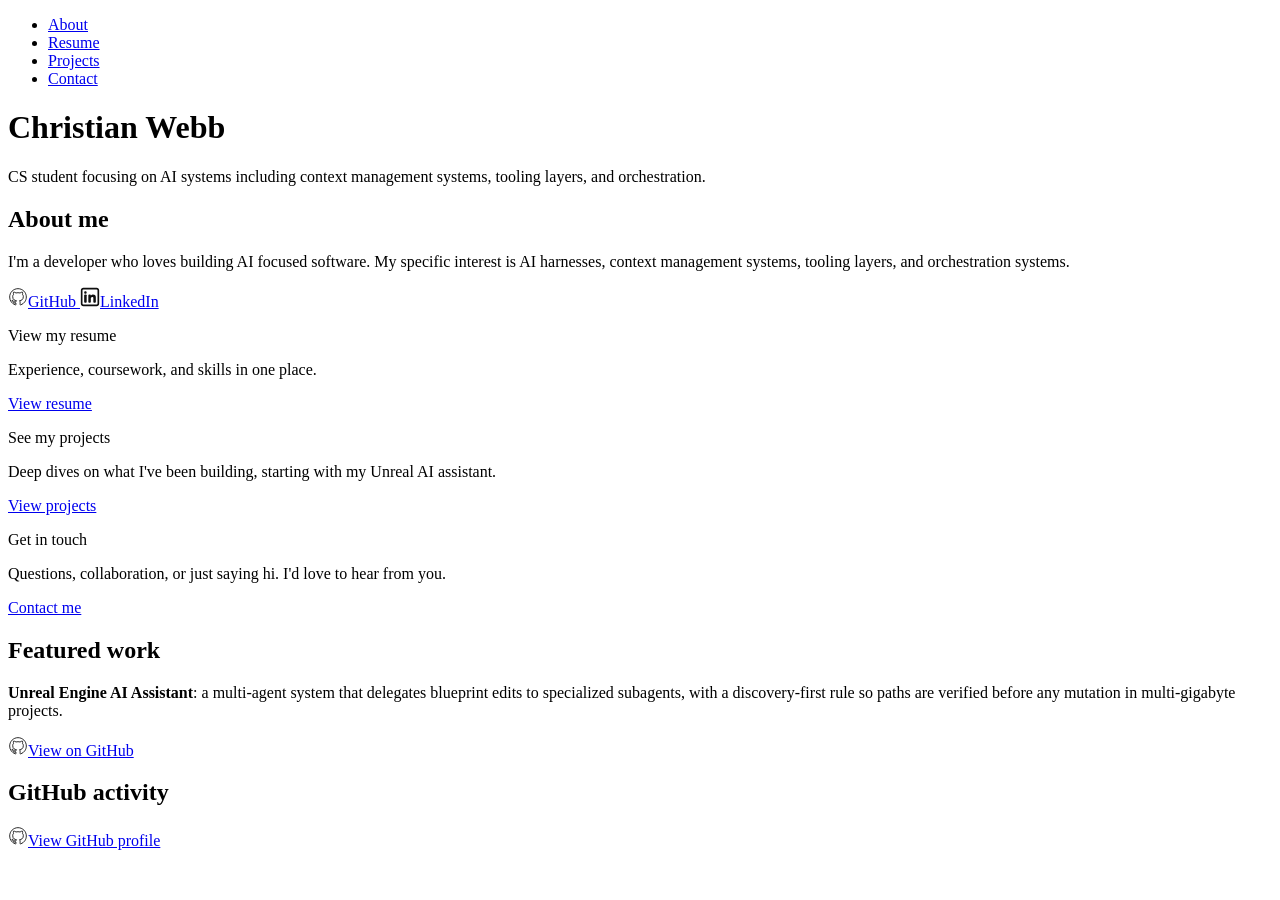
==== src/pages/index.html @ 875fee18 "added assets and html structure" ====
<!DOCTYPE html>
<html lang="en">
<head>
  <meta charset="UTF-8">
  <meta name="viewport" content="width=device-width, initial-scale=1">
  <title>Christian Webb</title>
  <link rel="stylesheet" href="../css/styles.css">
  <link rel="stylesheet" href="../css/page-header.css">
  <link rel="stylesheet" href="../css/about.css">
</head>
<body data-page="about">
  <site-nav>
    <nav><ul>
      <li><a href="index.html" aria-current="page">About</a></li>
      <li><a href="resume.html">Resume</a></li>
      <li><a href="projects.html">Projects</a></li>
      <li><a href="contact.html">Contact</a></li>
    </ul></nav>
  </site-nav>
  <main class="about-main">
    <page-header>
      <h1>Christian Webb</h1>
      <p class="page-header__tagline">CS student focusing on AI systems including context management systems, tooling layers, and orchestration.</p>
    </page-header>

    <section class="content-card">
      <h2>About me</h2>
      <p>I'm a developer who loves building AI focused software. My specific interest is AI harnesses, context management systems, tooling layers, and orchestration systems.</p>
      <p class="social-links">
        <a class="icon-link" href="https://github.com/ChristianWebb0209" target="_blank" rel="noopener noreferrer">
          <img src="../assets/icons/github-icon.svg" alt="" width="20" height="20">GitHub
        </a>
        <a class="icon-link" href="https://www.linkedin.com/in/christian-webb-76530928a/" target="_blank" rel="noopener noreferrer">
          <img src="../assets/icons/linkedin-icon.svg" alt="" width="20" height="20">LinkedIn
        </a>
      </p>
    </section>

    <section class="content-card promo-card">
      <p class="promo-heading">View my resume</p>
      <p>Experience, coursework, and skills in one place.</p>
      <p><a class="btn" href="resume.html">View resume</a></p>
    </section>

    <section class="content-card promo-card">
      <p class="promo-heading">See my projects</p>
      <p>Deep dives on what I've been building, starting with my Unreal AI assistant.</p>
      <p><a class="btn" href="projects.html">View projects</a></p>
    </section>

    <section class="content-card promo-card">
      <p class="promo-heading">Get in touch</p>
      <p>Questions, collaboration, or just saying hi. I'd love to hear from you.</p>
      <p><a class="btn" href="contact.html">Contact me</a></p>
    </section>

    <section class="content-card">
      <h2>Featured work</h2>
      <p><strong>Unreal Engine AI Assistant</strong>: a multi-agent system that delegates blueprint edits to specialized subagents, with a discovery-first rule so paths are verified before any mutation in multi-gigabyte projects.</p>
      <p><a class="icon-link" href="https://github.com/ChristianWebb0209/unreal-engine-ai-assistant">
        <img src="../assets/icons/github-icon.svg" alt="" width="20" height="20">View on GitHub
      </a></p>
    </section>

    <section class="content-card">
      <h2>GitHub activity</h2>
      <github-widget data-user="ChristianWebb0209">
        <p><a class="icon-link" href="https://github.com/ChristianWebb0209">
          <img src="../assets/icons/github-icon.svg" alt="" width="20" height="20">View GitHub profile
        </a></p>
      </github-widget>
    </section>
  </main>
  <site-footer></site-footer>
  <script type="module" src="../js/site-footer.js"></script>
</body>
</html>
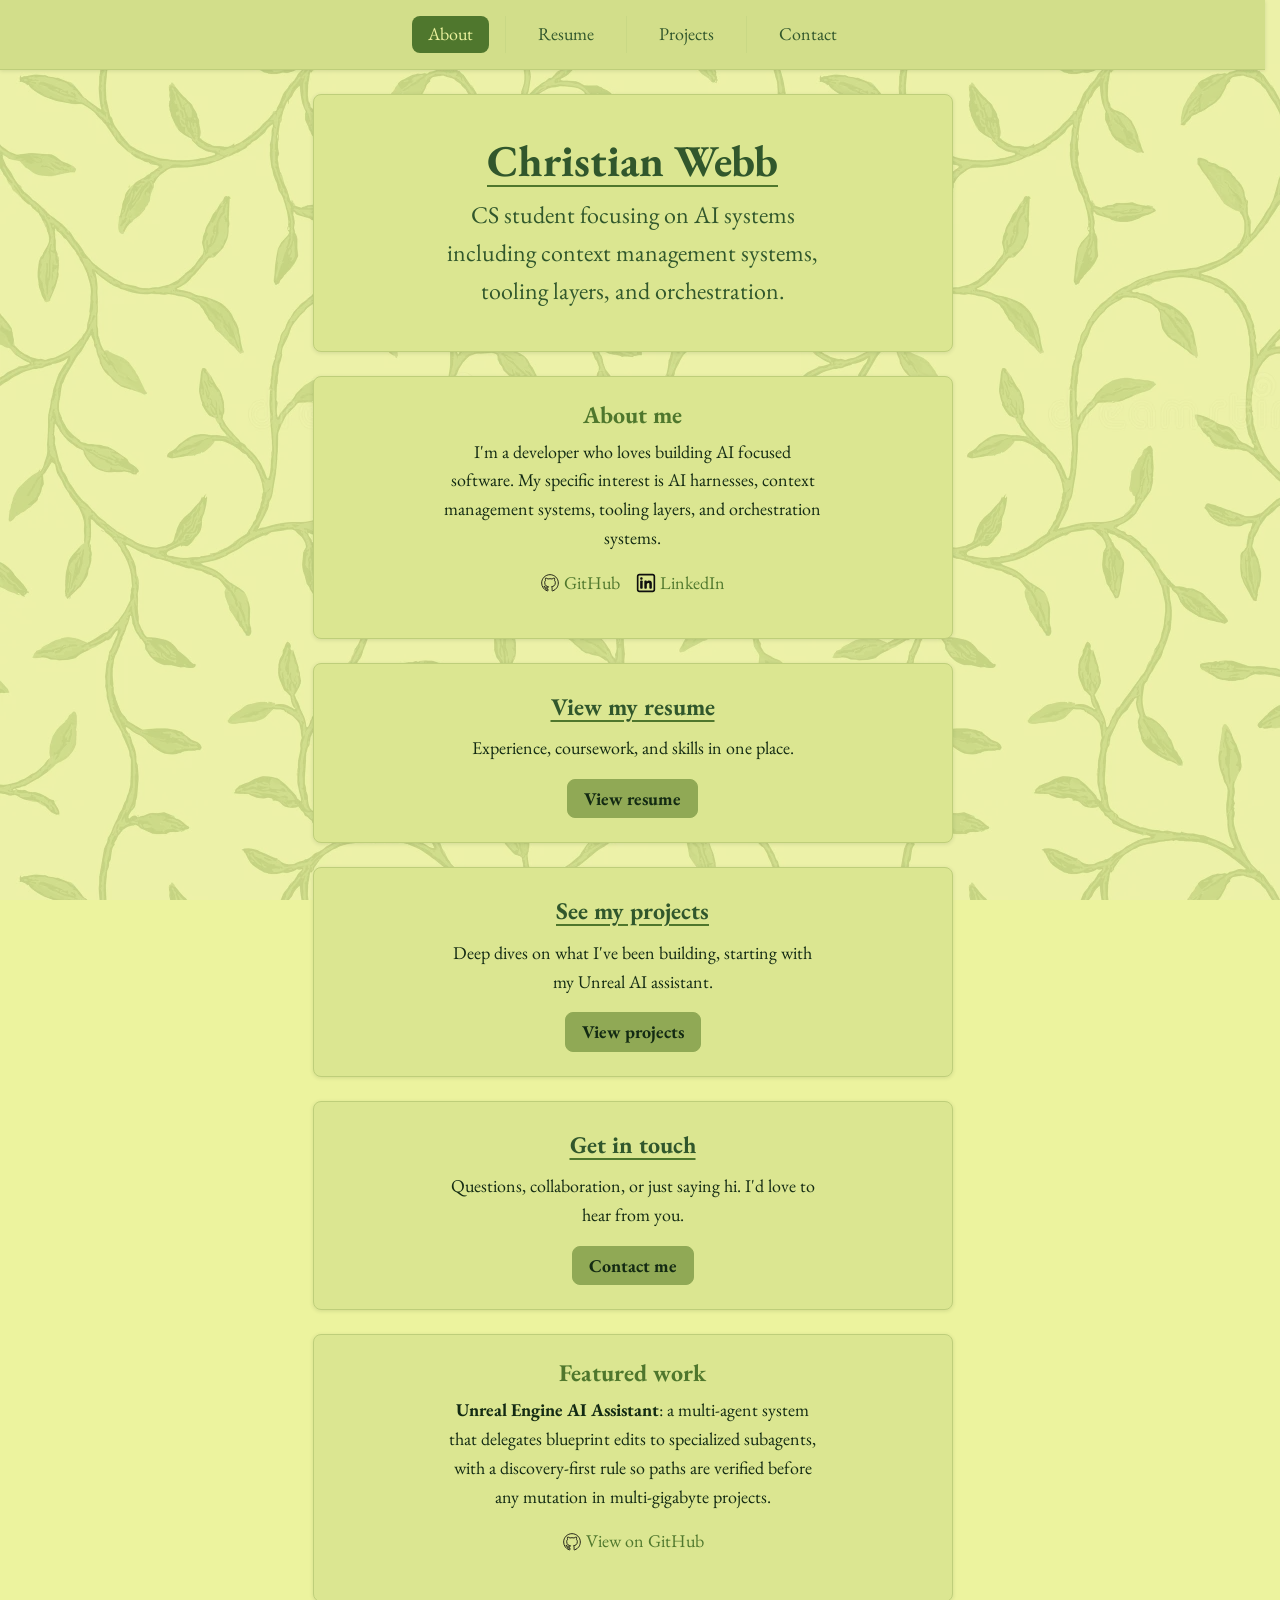
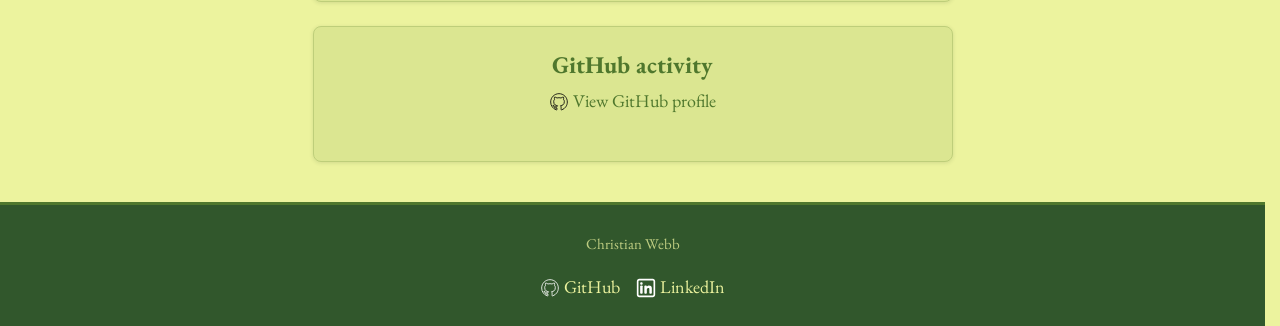
==== commit 198c119b: "feat: add noscript fallbacks to pages" ====
--- a/src/pages/index.html
+++ b/src/pages/index.html
@@ -71,7 +71,22 @@
       </github-widget>
     </section>
   </main>
-  <site-footer></site-footer>
+  <site-footer>
+    <footer>
+      <p><small>Christian Webb</small></p>
+      <p class="footer-links">
+        <a class="icon-link" href="https://github.com/ChristianWebb0209" target="_blank" rel="noopener noreferrer">
+          <img src="../assets/icons/github-icon.svg" alt="" width="20" height="20">GitHub
+        </a>
+        <a class="icon-link" href="https://www.linkedin.com/in/christian-webb-76530928a/" target="_blank" rel="noopener noreferrer">
+          <img src="../assets/icons/linkedin-icon.svg" alt="" width="20" height="20">LinkedIn
+        </a>
+      </p>
+    </footer>
+  </site-footer>
+  <script type="module" src="../js/site-nav.js"></script>
+  <script type="module" src="../js/page-header.js"></script>
   <script type="module" src="../js/site-footer.js"></script>
+  <script type="module" src="../js/github-widget.js"></script>
 </body>
 </html>
--- a/src/css/styles.css
+++ b/src/css/styles.css
@@ -0,0 +1,508 @@
+/* --- Fonts (local only) --- */
+@font-face {
+  font-family: "EB Garamond";
+  src: url("../assets/fonts/EBGaramond-Regular.ttf") format("truetype");
+  font-weight: 400;
+  font-style: normal;
+  font-display: swap;
+}
+
+@font-face {
+  font-family: "EB Garamond";
+  src: url("../assets/fonts/EBGaramond-Italic.ttf") format("truetype");
+  font-weight: 400;
+  font-style: italic;
+  font-display: swap;
+}
+
+@font-face {
+  font-family: "EB Garamond";
+  src: url("../assets/fonts/EBGaramond-Bold.ttf") format("truetype");
+  font-weight: 700;
+  font-style: normal;
+  font-display: swap;
+}
+
+/* --- Tokens --- */
+:root {
+  /* Palette (darkest → lightest) */
+  --color-green-900: #132a13;
+  --color-green-700: #31572c;
+  --color-green-500: #4f772d;
+  --color-green-300: #90a955;
+  --color-green-100: #ecf39e;
+
+  /* Accent */
+  --color-accent: var(--color-green-500);
+  --color-accent-hover: var(--color-green-700);
+  --color-accent-active: var(--color-green-900);
+  --color-accent-muted: var(--color-green-300);
+  --color-accent-subtle: color-mix(in srgb, var(--color-green-100) 78%, var(--color-green-300));
+  --color-highlight: var(--color-green-100);
+
+  /* Buttons */
+  --btn-padding-block: var(--space-sm);
+  --btn-padding-inline: var(--space-md);
+  --color-btn-bg: var(--color-green-300);
+  --color-btn-bg-hover: color-mix(in srgb, var(--color-green-100) 65%, var(--color-green-300));
+  --color-btn-bg-active: var(--color-green-500);
+  --color-btn-text: var(--color-green-900);
+
+  /* Surfaces */
+  --color-bg: var(--color-green-100);
+  --color-bg-elevated: color-mix(in srgb, var(--color-green-100) 82%, var(--color-green-300));
+  --color-surface: color-mix(in srgb, var(--color-green-300) 22%, var(--color-green-100));
+
+  /* Text */
+  --color-text: var(--color-green-900);
+  --color-text-muted: var(--color-green-700);
+  --color-text-on-accent: var(--color-green-100);
+  --color-text-on-dark: var(--color-green-100);
+
+  /* Nav */
+  --color-nav-bar-bg: color-mix(in srgb, var(--color-green-100) 72%, var(--color-green-300));
+  --color-nav-link: var(--color-green-700);
+  --color-nav-link-hover-bg: color-mix(in srgb, var(--color-green-300) 28%, var(--color-green-100));
+  --color-nav-link-active-bg: var(--color-green-500);
+  --color-nav-link-active-text: var(--color-green-100);
+  --color-nav-divider: color-mix(in srgb, var(--color-green-500) 22%, var(--color-green-100));
+
+  /* Footer */
+  --color-chrome-bg: var(--color-green-700);
+  --color-chrome-border: var(--color-green-500);
+  --color-chrome-text: var(--color-green-100);
+  --color-chrome-text-muted: var(--color-green-100);
+  --color-footer-bg: var(--color-chrome-bg);
+  --color-footer-text: var(--color-chrome-text);
+
+  /* Borders & focus */
+  --color-border: color-mix(in srgb, var(--color-green-300) 50%, var(--color-green-100));
+  --color-border-focus: var(--color-green-500);
+  --color-error: #b3261e;
+
+  /* Typography */
+  --font-family-serif: "EB Garamond", Georgia, "Times New Roman", serif;
+  --font-size-base: 1.125rem;
+  --font-size-sm: 0.9375rem;
+  --font-size-lg: 1.5rem;
+  --font-size-xl: clamp(2rem, 5vw, 2.75rem);
+  --line-height-base: 1.6;
+  --line-height-heading: 1.2;
+
+  /* Spacing */
+  --space-xs: 0.25rem;
+  --space-sm: 0.5rem;
+  --space-md: 1rem;
+  --space-lg: 1.5rem;
+  --space-xl: 2.5rem;
+
+  /* Layout */
+  --content-max-width: 42rem;
+  --nav-gap: var(--space-md);
+
+  /* Shape & motion */
+  --radius-sm: 0.25rem;
+  --radius-md: 0.5rem;
+  --shadow-sm: 0 1px 4px rgb(19 42 19 / 0.12);
+  --shadow-md: 0 4px 12px rgb(19 42 19 / 0.1);
+  --transition-fast: 150ms ease;
+  --transition-base: 220ms ease;
+}
+
+/* --- Reset & base --- */
+*,
+*::before,
+*::after {
+  box-sizing: border-box;
+}
+
+html {
+  color-scheme: light;
+  scrollbar-gutter: stable;
+}
+
+body {
+  margin: 0;
+  min-height: 100vh;
+  display: flex;
+  flex-direction: column;
+  font-family: var(--font-family-serif);
+  font-size: var(--font-size-base);
+  line-height: var(--line-height-base);
+  color: var(--color-text);
+  background-color: var(--color-bg);
+}
+
+body::before {
+  content: "";
+  position: fixed;
+  inset: 0;
+  z-index: -1;
+  background-image: url("../assets/vine-bkg.webp");
+  background-repeat: repeat;
+  opacity: var(--vine-opacity, 0.2);
+  pointer-events: none;
+}
+
+/* --- Typography --- */
+h1,
+h2,
+h3 {
+  line-height: var(--line-height-heading);
+  font-weight: 700;
+  margin: 0 0 var(--space-sm);
+}
+
+h1 {
+  font-size: var(--font-size-xl);
+  color: var(--color-green-700);
+}
+
+h2 {
+  font-size: var(--font-size-lg);
+  color: var(--color-green-500);
+}
+
+p {
+  margin: 0 0 var(--space-md);
+}
+
+small {
+  font-size: var(--font-size-sm);
+  color: var(--color-text-muted);
+}
+
+/* --- Layout --- */
+main {
+  flex: 1;
+  width: min(100% - var(--space-lg) * 2, var(--content-max-width));
+  margin: 0 auto;
+  padding: var(--space-lg) var(--space-md) var(--space-xl);
+}
+
+main > :first-child {
+  margin-top: 0;
+}
+
+main > header:not(.page-header__inner) {
+  margin-bottom: var(--space-lg);
+  padding-bottom: var(--space-md);
+  border-bottom: 1px solid var(--color-border);
+}
+
+section + section,
+article,
+.content-card {
+  margin-top: var(--space-lg);
+  padding: var(--space-lg);
+  background: var(--color-bg-elevated);
+  border: 1px solid var(--color-border);
+  border-radius: var(--radius-md);
+  box-shadow: var(--shadow-sm);
+}
+
+article object[type="application/pdf"] {
+  display: block;
+  width: 100%;
+  min-height: 70vh;
+  border: 0;
+}
+
+.promo-card {
+  text-align: center;
+}
+
+.promo-card .promo-heading {
+  font-size: var(--font-size-lg);
+  font-weight: 700;
+  color: var(--color-green-700);
+  margin: 0 0 var(--space-sm);
+  text-decoration: underline;
+  text-decoration-color: var(--color-green-500);
+  text-decoration-thickness: 2px;
+  text-underline-offset: 0.2em;
+}
+
+.promo-card p:last-child {
+  margin-bottom: 0;
+}
+
+/* --- Navigation --- */
+site-nav {
+  display: block;
+  position: sticky;
+  top: 0;
+  z-index: 100;
+  min-height: 3.75rem;
+  background: var(--color-nav-bar-bg);
+  border-bottom: 1px solid var(--color-border);
+  box-shadow: var(--shadow-sm);
+}
+
+site-nav nav {
+  display: flex;
+  justify-content: center;
+}
+
+nav ul {
+  display: flex;
+  justify-content: center;
+  align-items: center;
+  gap: 0;
+  list-style: none;
+  margin: 0;
+  padding: var(--space-md);
+  flex-wrap: wrap;
+}
+
+nav li + li {
+  border-left: 1px solid var(--color-nav-divider);
+  margin-left: var(--space-md);
+  padding-left: var(--space-md);
+}
+
+nav a {
+  display: inline-block;
+  padding: var(--space-xs) var(--space-md);
+  border-radius: var(--radius-md);
+  text-decoration: none;
+  color: var(--color-nav-link);
+  font-weight: 400;
+  background-color: transparent;
+  transition:
+    color var(--transition-fast),
+    background-color var(--transition-fast);
+}
+
+nav a:hover {
+  background-color: var(--color-nav-link-hover-bg);
+}
+
+nav a[aria-current="page"] {
+  color: var(--color-nav-link-active-text);
+  background-color: var(--color-nav-link-active-bg);
+}
+
+/* --- Icon links --- */
+.icon-link {
+  display: inline-flex;
+  align-items: center;
+  gap: var(--space-xs);
+  text-decoration: none;
+}
+
+.icon-link img {
+  width: 1.25rem;
+  height: 1.25rem;
+  flex-shrink: 0;
+}
+
+.social-links {
+  display: flex;
+  flex-wrap: wrap;
+  gap: var(--space-md);
+}
+
+site-footer .icon-link img {
+  filter: brightness(0) invert(1);
+}
+
+/* --- Links --- */
+a {
+  color: var(--color-accent);
+  text-decoration-thickness: 1px;
+  text-underline-offset: 0.15em;
+  transition: color var(--transition-fast);
+}
+
+a:hover {
+  color: var(--color-accent-hover);
+}
+
+a:focus-visible {
+  outline: 2px solid var(--color-border-focus);
+  outline-offset: 2px;
+  border-radius: var(--radius-sm);
+}
+
+/* --- Buttons --- */
+button,
+.btn,
+input[type="submit"] {
+  display: inline-block;
+  font-family: var(--font-family-serif);
+  font-size: var(--font-size-base);
+  font-weight: 700;
+  line-height: 1.2;
+  padding: var(--btn-padding-block) var(--btn-padding-inline);
+  border: 1px solid var(--color-btn-bg);
+  border-radius: var(--radius-md);
+  background-color: var(--color-btn-bg);
+  color: var(--color-btn-text);
+  cursor: pointer;
+  text-decoration: none;
+  transition:
+    background-color var(--transition-fast),
+    border-color var(--transition-fast),
+    transform var(--transition-fast);
+}
+
+button:hover,
+.btn:hover,
+input[type="submit"]:hover {
+  background-color: var(--color-btn-bg-hover);
+  border-color: var(--color-btn-bg-hover);
+  color: var(--color-btn-text);
+}
+
+button:active,
+.btn:active,
+input[type="submit"]:active {
+  background-color: var(--color-btn-bg-active);
+  border-color: var(--color-btn-bg-active);
+  color: var(--color-text-on-accent);
+  transform: translateY(1px);
+}
+
+button:focus-visible,
+.btn:focus-visible,
+input[type="submit"]:focus-visible {
+  outline: 2px solid var(--color-border-focus);
+  outline-offset: 2px;
+}
+
+.btn + .btn,
+button + button,
+input[type="submit"] + input[type="submit"] {
+  margin-left: var(--space-md);
+  margin-top: var(--space-md);
+}
+
+/* --- Forms --- */
+form {
+  display: grid;
+  gap: var(--space-md);
+  width: 100%;
+  padding: var(--space-lg);
+  background: var(--color-bg-elevated);
+  border: 1px solid var(--color-border);
+  border-radius: var(--radius-md);
+  box-shadow: var(--shadow-sm);
+}
+
+form p {
+  margin: 0;
+}
+
+label {
+  display: block;
+  margin-bottom: var(--space-xs);
+  font-weight: 700;
+  color: var(--color-text);
+}
+
+input,
+textarea {
+  width: 100%;
+  max-width: 100%;
+  font-family: var(--font-family-serif);
+  font-size: var(--font-size-base);
+  line-height: var(--line-height-base);
+  padding: var(--space-sm) var(--space-md);
+  color: var(--color-text);
+  background-color: var(--color-bg);
+  border: 1px solid var(--color-border);
+  border-radius: var(--radius-sm);
+  transition:
+    border-color var(--transition-fast),
+    box-shadow var(--transition-fast);
+}
+
+input::placeholder,
+textarea::placeholder {
+  color: var(--color-text-muted);
+}
+
+input:hover,
+textarea:hover {
+  border-color: var(--color-accent-muted);
+}
+
+input:focus,
+textarea:focus {
+  outline: none;
+  border-color: var(--color-border-focus);
+  box-shadow: 0 0 0 3px color-mix(in srgb, var(--color-accent) 25%, transparent);
+}
+
+input:user-invalid:not(:focus),
+textarea:user-invalid:not(:focus) {
+  border-color: var(--color-error);
+}
+
+form button,
+form input[type="submit"] {
+  justify-self: start;
+  margin-top: var(--space-sm);
+}
+
+/* --- Components --- */
+.github-widget {
+  margin: var(--space-md) 0;
+  padding: var(--space-lg);
+  background: var(--color-surface);
+  border: 1px solid var(--color-green-300);
+  border-left: 4px solid var(--color-green-500);
+  border-radius: var(--radius-md);
+  box-shadow: var(--shadow-sm);
+}
+
+.github-widget[data-state="loading"] {
+  opacity: 0.7;
+  color: var(--color-text-muted);
+}
+
+.github-widget[data-state="error"] {
+  border-left-color: var(--color-error);
+}
+
+/* --- Footer --- */
+site-footer {
+  display: block;
+  margin-top: auto;
+}
+
+site-footer footer {
+  display: flex;
+  flex-direction: column;
+  align-items: center;
+  gap: var(--space-md);
+  padding: var(--space-lg) var(--space-md);
+  text-align: center;
+  border-top: 3px solid var(--color-chrome-border);
+  background: var(--color-chrome-bg);
+  color: var(--color-chrome-text);
+}
+
+site-footer footer p {
+  margin: 0;
+}
+
+site-footer footer small {
+  color: color-mix(in srgb, var(--color-chrome-text) 75%, transparent);
+}
+
+site-footer .footer-links {
+  display: flex;
+  gap: var(--space-md);
+  flex-wrap: wrap;
+  justify-content: center;
+}
+
+site-footer footer a:not(.btn) {
+  color: var(--color-chrome-text);
+}
+
+site-footer footer a:not(.btn):hover {
+  color: var(--color-chrome-text-muted);
+}
--- a/src/css/page-header.css
+++ b/src/css/page-header.css
@@ -0,0 +1,52 @@
+/* --- Page header component --- */
+page-header {
+  display: block;
+  margin-top: 0;
+  margin-bottom: var(--space-lg);
+}
+
+.page-header__inner {
+  margin: 0;
+  padding: var(--space-xl) var(--space-lg);
+  text-align: center;
+  background: var(--color-bg-elevated);
+  border: 1px solid var(--color-border);
+  border-radius: var(--radius-md);
+  box-shadow: var(--shadow-sm);
+}
+
+.page-header__inner h1,
+page-header:not(:has(.page-header__inner)) h1 {
+  margin: 0 0 var(--space-sm);
+  text-decoration: underline;
+  text-decoration-color: var(--color-green-500);
+  text-decoration-thickness: 2px;
+  text-underline-offset: 0.2em;
+}
+
+.page-header__tagline {
+  font-size: var(--font-size-lg);
+  color: var(--color-green-700);
+  max-width: 32ch;
+  margin: 0 auto var(--space-md);
+}
+
+.page-header__inner > :last-child {
+  margin-bottom: 0;
+}
+
+.page-header__inner p {
+  margin-inline: auto;
+}
+
+/* No-JS fallback */
+page-header:not(:has(.page-header__inner)) {
+  display: block;
+  margin-bottom: var(--space-lg);
+  padding: var(--space-xl) var(--space-lg);
+  text-align: center;
+  background: var(--color-bg-elevated);
+  border: 1px solid var(--color-border);
+  border-radius: var(--radius-md);
+  box-shadow: var(--shadow-sm);
+}
--- a/src/css/about.css
+++ b/src/css/about.css
@@ -0,0 +1,13 @@
+/* --- About page layout --- */
+.about-main {
+  text-align: center;
+}
+
+.about-main .social-links {
+  justify-content: center;
+}
+
+.about-main .content-card p {
+  max-width: 42ch;
+  margin-inline: auto;
+}
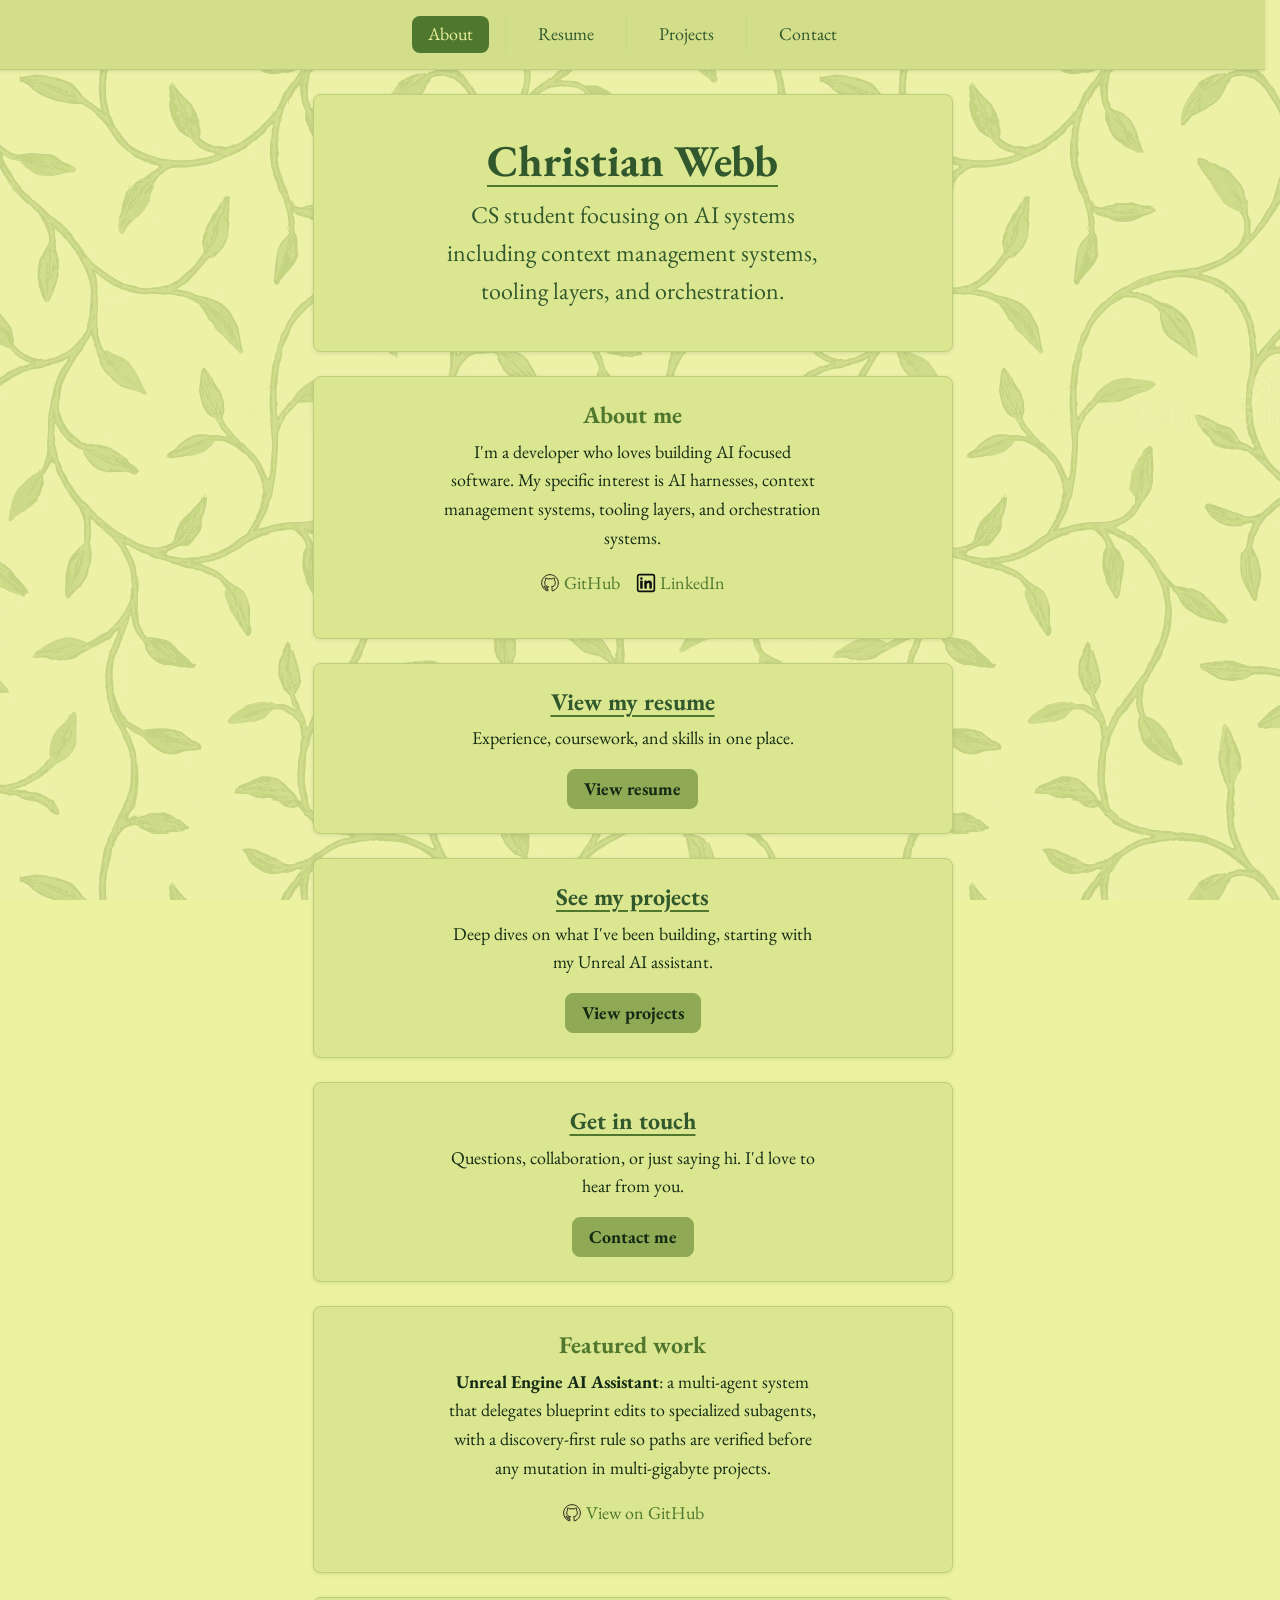
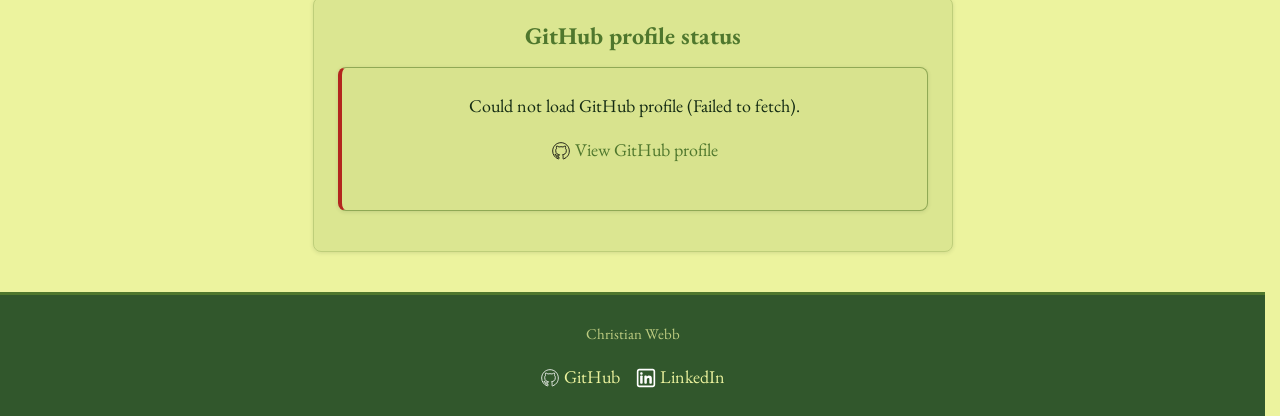
==== commit bbfe3343: "final touches" ====
--- a/src/pages/index.html
+++ b/src/pages/index.html
@@ -37,19 +37,19 @@
     </section>
 
     <section class="content-card promo-card">
-      <p class="promo-heading">View my resume</p>
+      <h2 class="promo-heading">View my resume</h2>
       <p>Experience, coursework, and skills in one place.</p>
       <p><a class="btn" href="resume.html">View resume</a></p>
     </section>
 
     <section class="content-card promo-card">
-      <p class="promo-heading">See my projects</p>
+      <h2 class="promo-heading">See my projects</h2>
       <p>Deep dives on what I've been building, starting with my Unreal AI assistant.</p>
       <p><a class="btn" href="projects.html">View projects</a></p>
     </section>
 
     <section class="content-card promo-card">
-      <p class="promo-heading">Get in touch</p>
+      <h2 class="promo-heading">Get in touch</h2>
       <p>Questions, collaboration, or just saying hi. I'd love to hear from you.</p>
       <p><a class="btn" href="contact.html">Contact me</a></p>
     </section>
@@ -63,7 +63,7 @@
     </section>
 
     <section class="content-card">
-      <h2>GitHub activity</h2>
+      <h2>GitHub profile status</h2>
       <github-widget data-user="ChristianWebb0209">
         <p><a class="icon-link" href="https://github.com/ChristianWebb0209">
           <img src="../assets/icons/github-icon.svg" alt="" width="20" height="20">View GitHub profile
--- a/src/css/styles.css
+++ b/src/css/styles.css
@@ -447,7 +447,8 @@
 }
 
 /* --- Components --- */
-.github-widget {
+github-widget {
+  display: block;
   margin: var(--space-md) 0;
   padding: var(--space-lg);
   background: var(--color-surface);
@@ -457,12 +458,12 @@
   box-shadow: var(--shadow-sm);
 }
 
-.github-widget[data-state="loading"] {
+github-widget[data-state="loading"] {
   opacity: 0.7;
   color: var(--color-text-muted);
 }
 
-.github-widget[data-state="error"] {
+github-widget[data-state="error"] {
   border-left-color: var(--color-error);
 }
 
@@ -506,3 +507,15 @@
 site-footer footer a:not(.btn):hover {
   color: var(--color-chrome-text-muted);
 }
+
+.visually-hidden {
+  position: absolute;
+  width: 1px;
+  height: 1px;
+  padding: 0;
+  margin: -1px;
+  overflow: hidden;
+  clip: rect(0, 0, 0, 0);
+  white-space: nowrap;
+  border: 0;
+}
